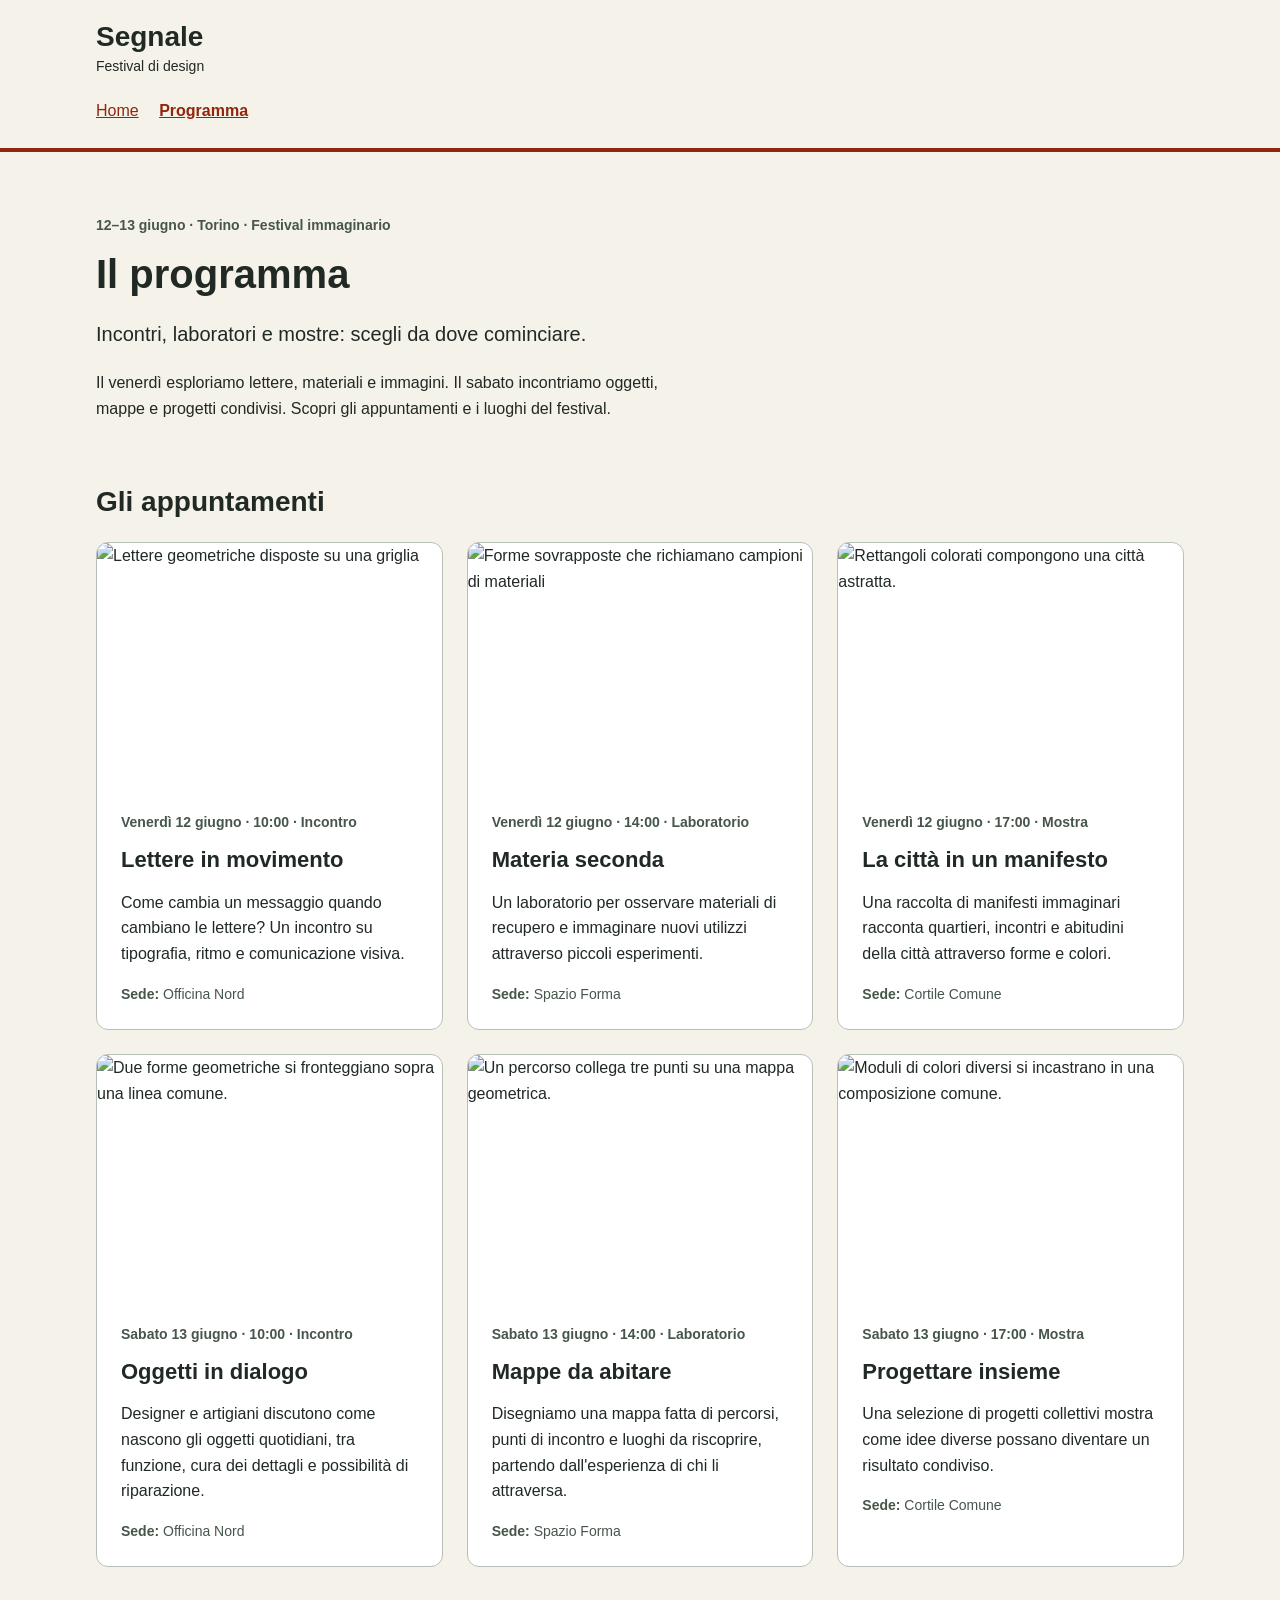
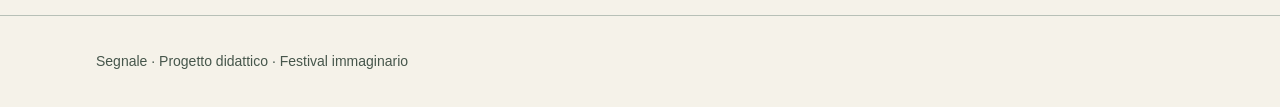
==== programma.html @ 696a155a "primo commit" ====
<!doctype html>
<html lang="it">
<head>
  <meta charset="utf-8">
  <meta name="viewport" content="width=device-width, initial-scale=1">
  <title>Programma — Segnale</title>
  <link rel="stylesheet" href="style.css">
</head>
<body>
  <a class="skip-link" href="#contenuto">Vai al contenuto</a>
  <header class="site-header">
    <div class="container">
      <a class="brand" href="index.html">Segnale<span>Festival di design</span></a>
      <nav aria-label="Navigazione principale">
        <!-- Da completare: collegare questa voce alla Home. -->
<a href="index.html">Home</a>
        <a href="programma.html" aria-current="page">Programma</a>
      </nav>
    </div>
  </header>

  <main id="contenuto" class="container">
    <section class="intro" aria-labelledby="titolo-programma">
      <p class="eyebrow">12–13 giugno · Torino · Festival immaginario</p>
      <h1 id="titolo-programma">Il programma</h1>
      <p class="lead">Incontri, laboratori e mostre: scegli da dove cominciare.</p>
      <p class="reading-text">Il venerdì esploriamo lettere, materiali e immagini. Il sabato incontriamo oggetti, mappe e progetti condivisi. Scopri gli appuntamenti e i luoghi del festival.</p>
    </section>

    <section class="content-section" aria-labelledby="titolo-eventi">
      <h2 id="titolo-eventi">Gli appuntamenti</h2>
      <div class="event-grid">
        <article class="event-card">
          <img src="assets/lettere-in-movimento.svg" alt="Lettere geometriche disposte su una griglia" width="900" height="600">
          <div class="event-body">
            <p class="event-meta">Venerdì 12 giugno · 10:00 · Incontro</p>
            <h3>Lettere in movimento</h3>
            <p>Come cambia un messaggio quando cambiano le lettere? Un incontro su tipografia, ritmo e comunicazione visiva.</p>
            <p class="event-place"><strong>Sede:</strong> Officina Nord</p>
          </div>
        </article>
        <article class="event-card">
          <img src="assets/materia-seconda.svg" alt="Forme sovrapposte che richiamano campioni di materiali" width="900" height="600">
          <div class="event-body">
            <p class="event-meta">Venerdì 12 giugno · 14:00 · Laboratorio</p>
            <h3>Materia seconda</h3>
            <p>Un laboratorio per osservare materiali di recupero e immaginare nuovi utilizzi attraverso piccoli esperimenti.</p>
            <p class="event-place"><strong>Sede:</strong> Spazio Forma</p>
          </div>
        </article>
<article class="event-card">
  <img src="assets/citta-manifesto.svg" alt="Rettangoli colorati compongono una città astratta." width="900" height="600">
  <div class="event-body">
    <p class="event-meta">Venerdì 12 giugno · 17:00 · Mostra</p>
    <h3>La città in un manifesto</h3>
    <p>Una raccolta di manifesti immaginari racconta quartieri, incontri e abitudini della città attraverso forme e colori.</p>
    <p class="event-place"><strong>Sede:</strong> Cortile Comune</p>
  </div>
</article>

<article class="event-card">
  <img src="assets/oggetti-dialogo.svg" alt="Due forme geometriche si fronteggiano sopra una linea comune." width="900" height="600">
  <div class="event-body">
    <p class="event-meta">Sabato 13 giugno · 10:00 · Incontro</p>
    <h3>Oggetti in dialogo</h3>
    <p>Designer e artigiani discutono come nascono gli oggetti quotidiani, tra funzione, cura dei dettagli e possibilità di riparazione.</p>
    <p class="event-place"><strong>Sede:</strong> Officina Nord</p>
  </div>
</article>

<article class="event-card">
  <img src="assets/mappe-abitare.svg" alt="Un percorso collega tre punti su una mappa geometrica." width="900" height="600">
  <div class="event-body">
    <p class="event-meta">Sabato 13 giugno · 14:00 · Laboratorio</p>
    <h3>Mappe da abitare</h3>
    <p>Disegniamo una mappa fatta di percorsi, punti di incontro e luoghi da riscoprire, partendo dall'esperienza di chi li attraversa.</p>
    <p class="event-place"><strong>Sede:</strong> Spazio Forma</p>
  </div>
</article>

<article class="event-card">
  <img src="assets/progettare-insieme.svg" alt="Moduli di colori diversi si incastrano in una composizione comune." width="900" height="600">
  <div class="event-body">
    <p class="event-meta">Sabato 13 giugno · 17:00 · Mostra</p>
    <h3>Progettare insieme</h3>
    <p>Una selezione di progetti collettivi mostra come idee diverse possano diventare un risultato condiviso.</p>
    <p class="event-place"><strong>Sede:</strong> Cortile Comune</p>
  </div>
</article>
      </div>
    </section>
  </main>

  <footer class="site-footer"><div class="container"><p>Segnale · Progetto didattico · Festival immaginario</p></div></footer>
</body>
</html>
---- style.css ----
/* Stile iniziale: tipografia, colori e variabili CSS sono già predisposti.
   Lavoreremo su collegamenti, CSS condiviso e disposizione delle schede. */

/* Scelte comuni: ogni regola usa var() per richiamarne il valore. */
:root {
  --colore-primario: #91260c;
  --colore-primario-scuro: #681a07;
  --colore-sfondo: #f5f2e9;
  --colore-testo: #202923;
--font-testo: "Trebuchet MS", Arial, sans-serif;
--font-titoli: "Century Gothic", Futura, "Trebuchet MS", sans-serif;

}

* {
  box-sizing: border-box;
}

body {
  margin: 0;
  background: var(--colore-sfondo);
  color: var(--colore-testo);
  font-family: var(--font-testo);
  font-size: 1rem;
  line-height: 1.6;
}

a {
  color: var(--colore-primario);
}

a:hover {
  text-decoration-thickness: 3px;
}

a:focus-visible {
  outline: 3px solid var(--colore-testo);
  outline-offset: 4px;
}

.container {
  width: 92%;
  max-width: 68rem;
  margin: 0 auto;
}

.site-header {
  padding: 1.25rem 0;
border-bottom: 4px solid var(--colore-primario);
}

.brand {
  display: inline-block;
  color: var(--colore-testo);
  font-size: 1.75rem;
  font-weight: bold;
  line-height: 1.2;
  text-decoration: none;
}

.brand span {
  display: block;
  margin-top: 0.25rem;
  font-size: 0.875rem;
  font-weight: normal;
}

nav {
  margin-top: 1rem;
}

nav a {
  display: inline-block;
  margin-right: 1rem;
  padding: 0.25rem 0;
}

nav a[aria-current="page"] {
  font-weight: bold;
}

.intro {
  padding: 3rem 0 1rem;
}

.eyebrow,
.event-meta {
  color: #46564b;
  font-size: 0.875rem;
  font-weight: bold;
}

h1,
h2,
h3 {
  font-family: var(--font-titoli);
  line-height: 1.2;
}

h1 {
  max-width: 18ch;
  margin: 0.75rem 0 1.25rem;
  font-size: 2.5rem;
}

h2 {
  font-size: 1.75rem;
}

h3 {
  margin: 0.5rem 0 0.75rem;
  font-size: 1.375rem;
}

.lead {
  max-width: 48ch;
  font-size: 1.25rem;
}

.reading-text {
  max-width: 65ch;
}

.button-link {
  display: inline-block;
  margin-top: 1rem;
  padding: 0.75rem 1.25rem;
  border-radius: 0.5rem;
  background: var(--colore-primario);
  color: #ffffff;
  font-weight: bold;
  text-decoration: none;
}

.button-link:hover {
  background: var(--colore-primario-scuro);
}

.content-section {
  margin: 2rem 0 3rem;
}

.festival-image {
  display: block;
  width: 100%;
  max-width: 54rem;
  height: auto;
  margin-top: 1.5rem;
  border-radius: 0.75rem;
}

.venues {
  padding-left: 1.25rem;
}

.venues li {
  margin-bottom: 0.5rem;
}

.event-grid {
  display: grid;
  grid-template-columns: 1fr;
  gap: 1.5rem;
}

@media (min-width: 600px) {
  .event-grid {
    grid-template-columns: repeat(2, minmax(0, 1fr));
  }
}

@media (min-width: 1024px) {
  .event-grid {
    grid-template-columns: repeat(3, minmax(0, 1fr));
  }
}



.event-card {
  min-width: 0;
  margin-bottom: 0;
  overflow: hidden;
  border: 1px solid #b7c0b7;
  border-radius: 0.75rem;
  background: #ffffff;
}

.event-card img {
  display: block;
  width: 100%;
  height: auto;
}

.event-body {
padding: 1.5rem;
}

.event-body p:last-child {
  margin-bottom: 0;
}

.event-place {
  color: #46564b;
  font-size: 0.875rem;
}

.site-footer {
  padding: 1.25rem 0;
  border-top: 1px solid #b7c0b7;
  color: #46564b;
  font-size: 0.875rem;
}

.skip-link {
  position: absolute;
  top: -6rem;
  left: 1rem;
  padding: 0.75rem 1rem;
  background: #ffffff;
  color: var(--colore-testo);
}

.skip-link:focus {
  top: 1rem;
}
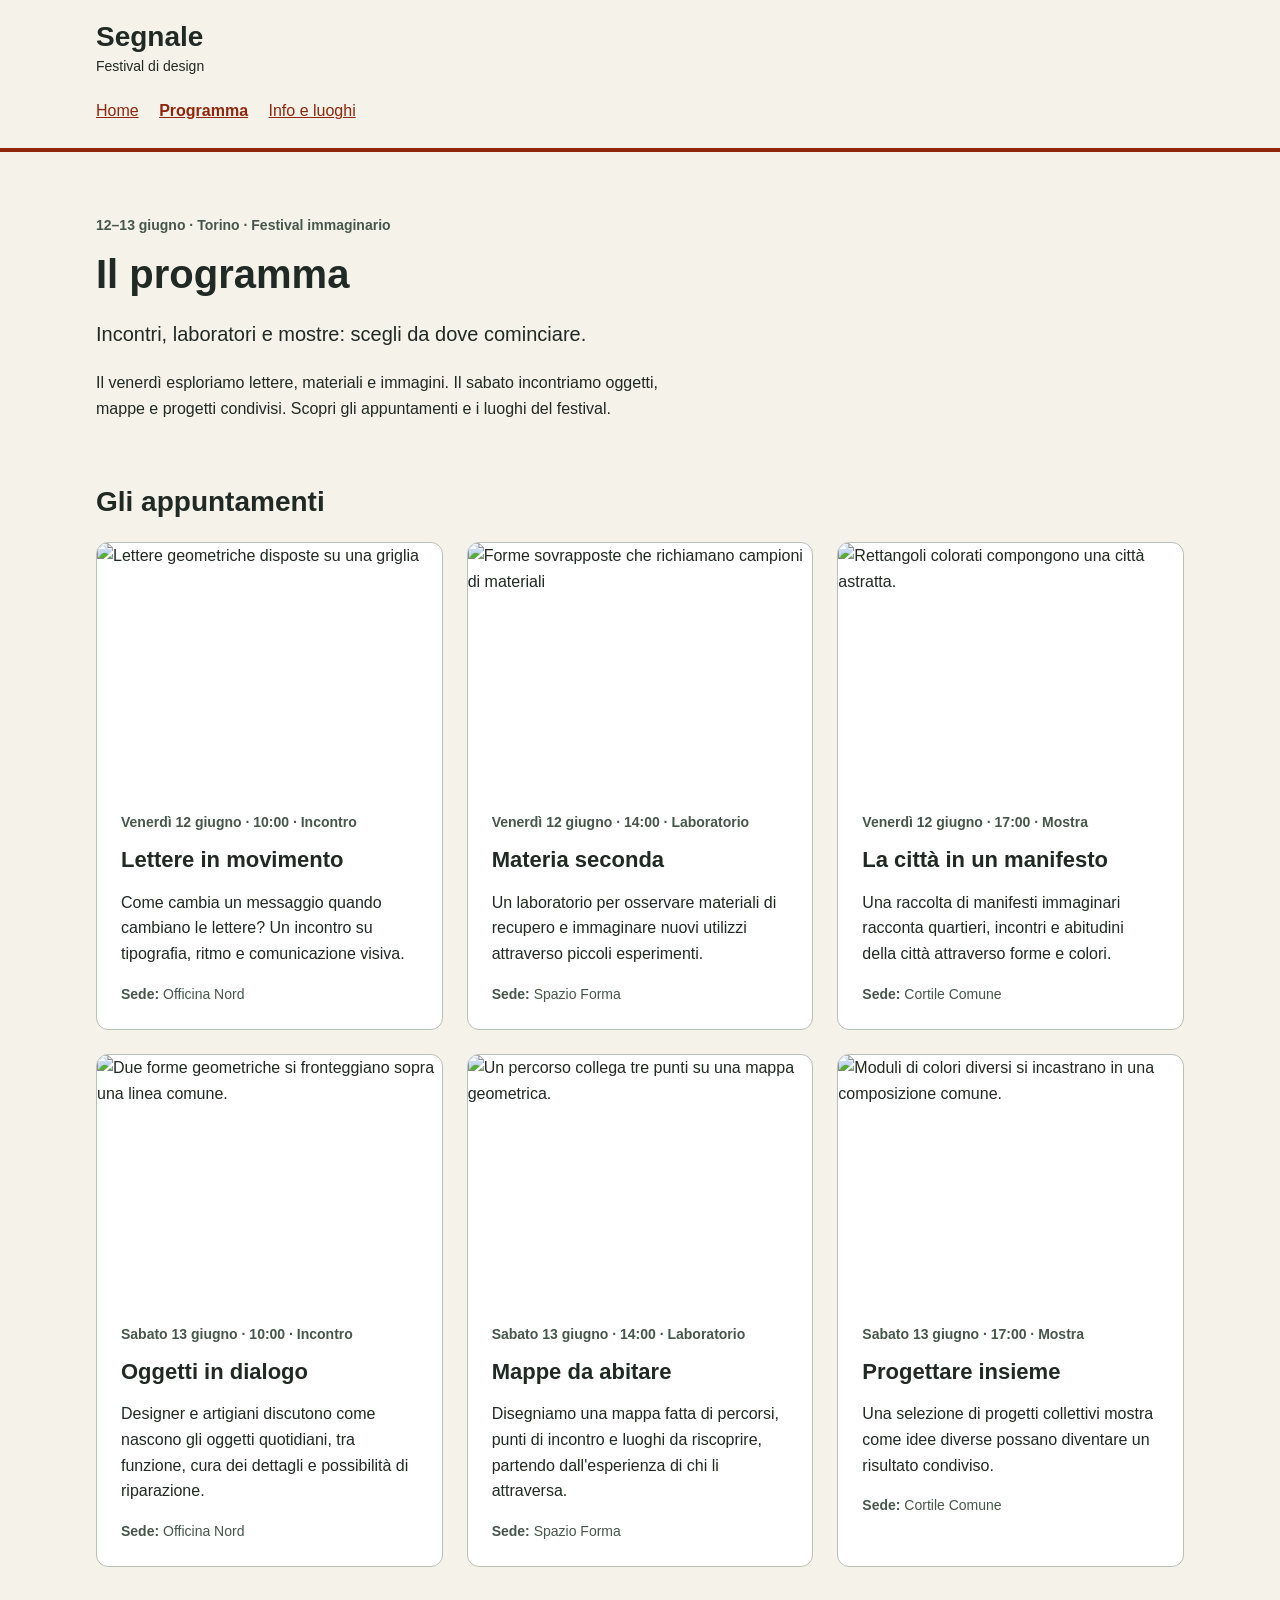
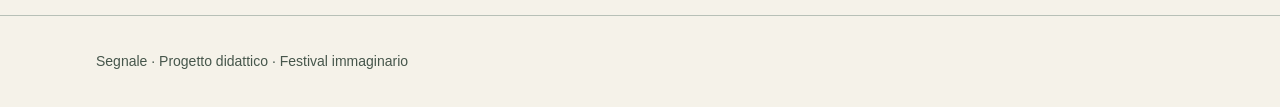
==== commit a0a2ed9c: "consegna 4 novembre" ====
--- a/programma.html
+++ b/programma.html
@@ -15,6 +15,8 @@
         <!-- Da completare: collegare questa voce alla Home. -->
 <a href="index.html">Home</a>
         <a href="programma.html" aria-current="page">Programma</a>
+        <a href="info.html">Info e luoghi</a>
+
       </nav>
     </div>
   </header>
--- a/style.css
+++ b/style.css
@@ -1,5 +1,4 @@
-/* Stile iniziale: tipografia, colori e variabili CSS sono già predisposti.
-   Lavoreremo su collegamenti, CSS condiviso e disposizione delle schede. */
+/* Stile iniziale: tipografia, colori e variabili CSS sono già predisposti. */
 
 /* Scelte comuni: ogni regola usa var() per richiamarne il valore. */
 :root {
@@ -7,12 +6,13 @@
   --colore-primario-scuro: #681a07;
   --colore-sfondo: #f5f2e9;
   --colore-testo: #202923;
---font-testo: "Trebuchet MS", Arial, sans-serif;
---font-titoli: "Century Gothic", Futura, "Trebuchet MS", sans-serif;
-
-}
-
-* {
+  --font-testo: "Trebuchet MS", Arial, sans-serif;
+  --font-titoli: "Century Gothic", Futura, "Trebuchet MS", sans-serif;
+}
+
+*,
+*::before,
+*::after {
   box-sizing: border-box;
 }
 
@@ -46,7 +46,7 @@
 
 .site-header {
   padding: 1.25rem 0;
-border-bottom: 4px solid var(--colore-primario);
+  border-bottom: 4px solid var(--colore-primario);
 }
 
 .brand {
@@ -175,8 +175,6 @@
   }
 }
 
-
-
 .event-card {
   min-width: 0;
   margin-bottom: 0;
@@ -193,7 +191,7 @@
 }
 
 .event-body {
-padding: 1.5rem;
+  padding: 1.5rem;
 }
 
 .event-body p:last-child {
@@ -225,3 +223,80 @@
   top: 1rem;
 }
 
+.gallery-swiper {
+  position: relative;
+  width: 100%;
+  max-width: 54rem;
+  margin-left: 0;
+  margin-right: 0;
+}
+
+.gallery-swiper .swiper-slide {
+  min-width: 0;
+  margin: 0;
+}
+
+.gallery-swiper img {
+  display: block;
+  width: 100%;
+  height: auto;
+  border-radius: 0.75rem;
+}
+
+.gallery-swiper figcaption {
+  padding: 0.75rem 0;
+}
+
+.gallery-swiper .swiper-button-prev,
+.gallery-swiper .swiper-button-next {
+  top: calc(50% - 2rem);
+  width: 2.5rem;
+  height: 2.5rem;
+  margin-top: 0;
+  transform: none;
+  border: 0;
+  border-radius: 0.25rem;
+  background: #fff;
+  color: var(--colore-primario);
+  cursor: pointer;
+}
+
+.gallery-swiper .swiper-button-prev {
+  left: 0.25rem;
+}
+
+.gallery-swiper .swiper-button-next {
+  right: 0.25rem;
+}
+
+.gallery-swiper .swiper-button-prev::after,
+.gallery-swiper .swiper-button-next::after {
+  font-family: Arial, sans-serif;
+  font-size: 1.75rem;
+  font-weight: bold;
+}
+
+.gallery-swiper .swiper-button-prev::after {
+  content: "‹";
+}
+
+.gallery-swiper .swiper-button-next::after {
+  content: "›";
+}
+
+.map-container {
+  width: 100%;
+  max-width: 54rem;
+  margin: 1.5rem 0 0;
+  border-radius: 0.75rem;
+  overflow: hidden;
+  border: 1px solid #b7c0b7;
+  background: #eae6db;
+}
+
+.map-container iframe {
+  display: block;
+  width: 100%;
+  height: 28rem;
+  border: 0;
+}
